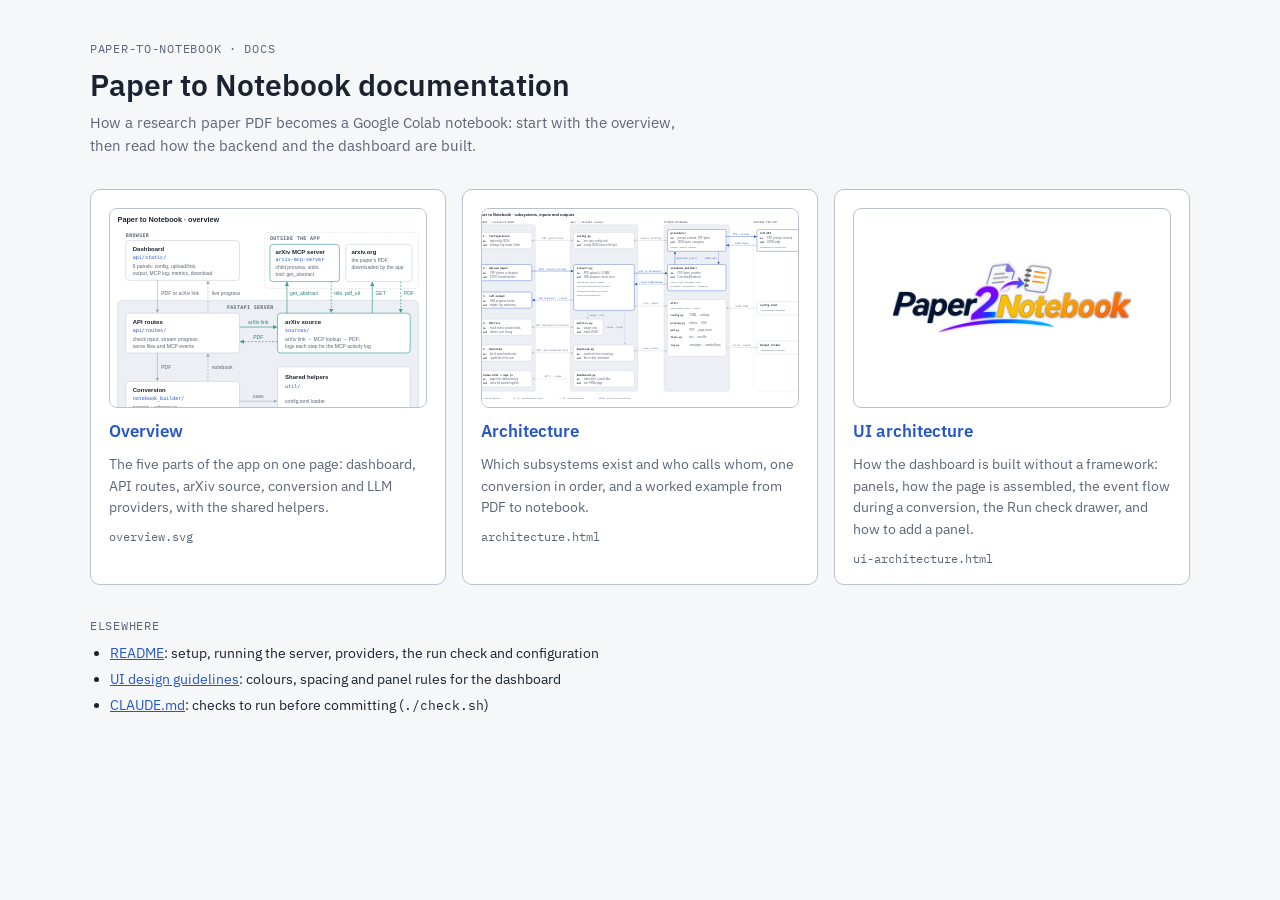
==== docs/index.html @ a499d2b5 "Docs: add docs index and UI architecture page Add live Run check panel showing each cell, error and " ====
<!doctype html>
<html lang="en">
<head>
<meta charset="utf-8">
<meta name="viewport" content="width=device-width, initial-scale=1, viewport-fit=cover">
<title>Paper to Notebook Docs</title>
<link rel="preconnect" href="https://fonts.googleapis.com">
<link rel="stylesheet" href="https://fonts.googleapis.com/css2?family=IBM+Plex+Mono:wght@400;600&family=IBM+Plex+Sans:wght@400;500;600&display=swap">
<style>
  /* Same tokens as architecture.html */
  :root {
    --bg: #f6f7f9; --surface: #ffffff; --fg: #1b2230; --muted: #5c6678;
    --line: #b9c1ce; --zone: #eceff4; --accent: #2456c9; --accent-soft: #dfe7fb;
    --font-sans: "IBM Plex Sans", system-ui, -apple-system, "Segoe UI", sans-serif;
    --font-mono: "IBM Plex Mono", ui-monospace, "SF Mono", Menlo, monospace;
  }
  @media (prefers-color-scheme: dark) {
    :root:not([data-theme="light"]) {
      --bg: #12161d; --surface: #1a2029; --fg: #e3e8f0; --muted: #98a3b5;
      --line: #445064; --zone: #171c24; --accent: #8cafff; --accent-soft: #22324f;
      color-scheme: dark;
    }
  }
  :root[data-theme="dark"] {
    --bg: #12161d; --surface: #1a2029; --fg: #e3e8f0; --muted: #98a3b5;
    --line: #445064; --zone: #171c24; --accent: #8cafff; --accent-soft: #22324f;
    color-scheme: dark;
  }
  body { margin: 0; background: var(--bg); color: var(--fg);
    font-family: var(--font-sans); font-size: 15px; line-height: 1.55; }
  .page { max-width: 1100px; margin: 0 auto; padding-block: 40px 64px;
    padding-left: max(16px, env(safe-area-inset-left, 0px));
    padding-right: max(16px, env(safe-area-inset-right, 0px));
    display: grid; gap: 32px; }
  header { display: grid; gap: 8px; max-width: 68ch; }
  .eyebrow { font-family: var(--font-mono); font-size: 12px; letter-spacing: 0.06em;
    text-transform: uppercase; color: var(--muted); margin: 0; }
  h1 { font-size: 30px; line-height: 1.2; font-weight: 600; margin: 0; }
  h2 { font-size: 17px; font-weight: 600; margin: 0; }
  p { margin: 0; }
  .lede { color: var(--muted); }
  code { font-family: var(--font-mono); font-size: 0.9em; }

  .cards { display: grid; gap: 16px;
    grid-template-columns: repeat(auto-fit, minmax(min(100%, 300px), 1fr)); }
  a.card { display: grid; gap: 10px; align-content: start; padding: 18px;
    background: var(--surface); border: 1px solid var(--line); border-radius: 10px;
    color: var(--fg); text-decoration: none; min-width: 0; }
  a.card:hover, a.card:focus-visible { border-color: var(--accent); }
  a.card:focus-visible { outline: 2px solid var(--accent); outline-offset: 2px; }
  a.card h2 { color: var(--accent); }
  a.card p { color: var(--muted); font-size: 14px; }
  a.card .file { font: 400 12px var(--font-mono); color: var(--muted); }
  .thumb { border: 1px solid var(--line); border-radius: 8px; background: #ffffff;
    aspect-ratio: 16 / 10; overflow: hidden; }
  .thumb img { display: block; box-sizing: border-box; width: 100%; height: 100%; object-fit: cover;
    object-position: top; }
  .more { display: grid; gap: 8px; }
  .more ul { margin: 0; padding-left: 20px; display: grid; gap: 4px; font-size: 14px; }
  .more a { color: var(--accent); }
</style>
</head>
<body>
<div class="page">
  <header>
    <p class="eyebrow">paper-to-notebook · docs</p>
    <h1>Paper to Notebook documentation</h1>
    <p class="lede">How a research paper PDF becomes a Google Colab notebook: start with the overview, then read how the backend and the dashboard are built.</p>
  </header>

  <nav class="cards" aria-label="Documents">
    <a class="card" href="overview.svg">
      <div class="thumb"><img src="overview.svg" alt="" loading="lazy"></div>
      <h2>Overview</h2>
      <p>The five parts of the app on one page: dashboard, API routes, arXiv source, conversion and LLM providers, with the shared helpers.</p>
      <span class="file">overview.svg</span>
    </a>
    <a class="card" href="architecture.html">
      <div class="thumb"><img src="architecture-subsystems.svg" alt="" loading="lazy"></div>
      <h2>Architecture</h2>
      <p>Which subsystems exist and who calls whom, one conversion in order, and a worked example from PDF to notebook.</p>
      <span class="file">architecture.html</span>
    </a>
    <a class="card" href="ui-architecture.html">
      <div class="thumb"><img src="../api/static/logo.png" alt="" loading="lazy" style="object-fit: contain; padding: 16% 12%;"></div>
      <h2>UI architecture</h2>
      <p>How the dashboard is built without a framework: panels, how the page is assembled, the event flow during a conversion, the Run check drawer, and how to add a panel.</p>
      <span class="file">ui-architecture.html</span>
    </a>
  </nav>

  <section class="more">
    <p class="eyebrow">Elsewhere</p>
    <ul>
      <li><a href="../README.md">README</a>: setup, running the server, providers, the run check and configuration</li>
      <li><a href="../.claude/skills/paper-notebook-ui-design/SKILL.md">UI design guidelines</a>: colours, spacing and panel rules for the dashboard</li>
      <li><a href="../CLAUDE.md">CLAUDE.md</a>: checks to run before committing (<code>./check.sh</code>)</li>
    </ul>
  </section>
</div>
</body>
</html>
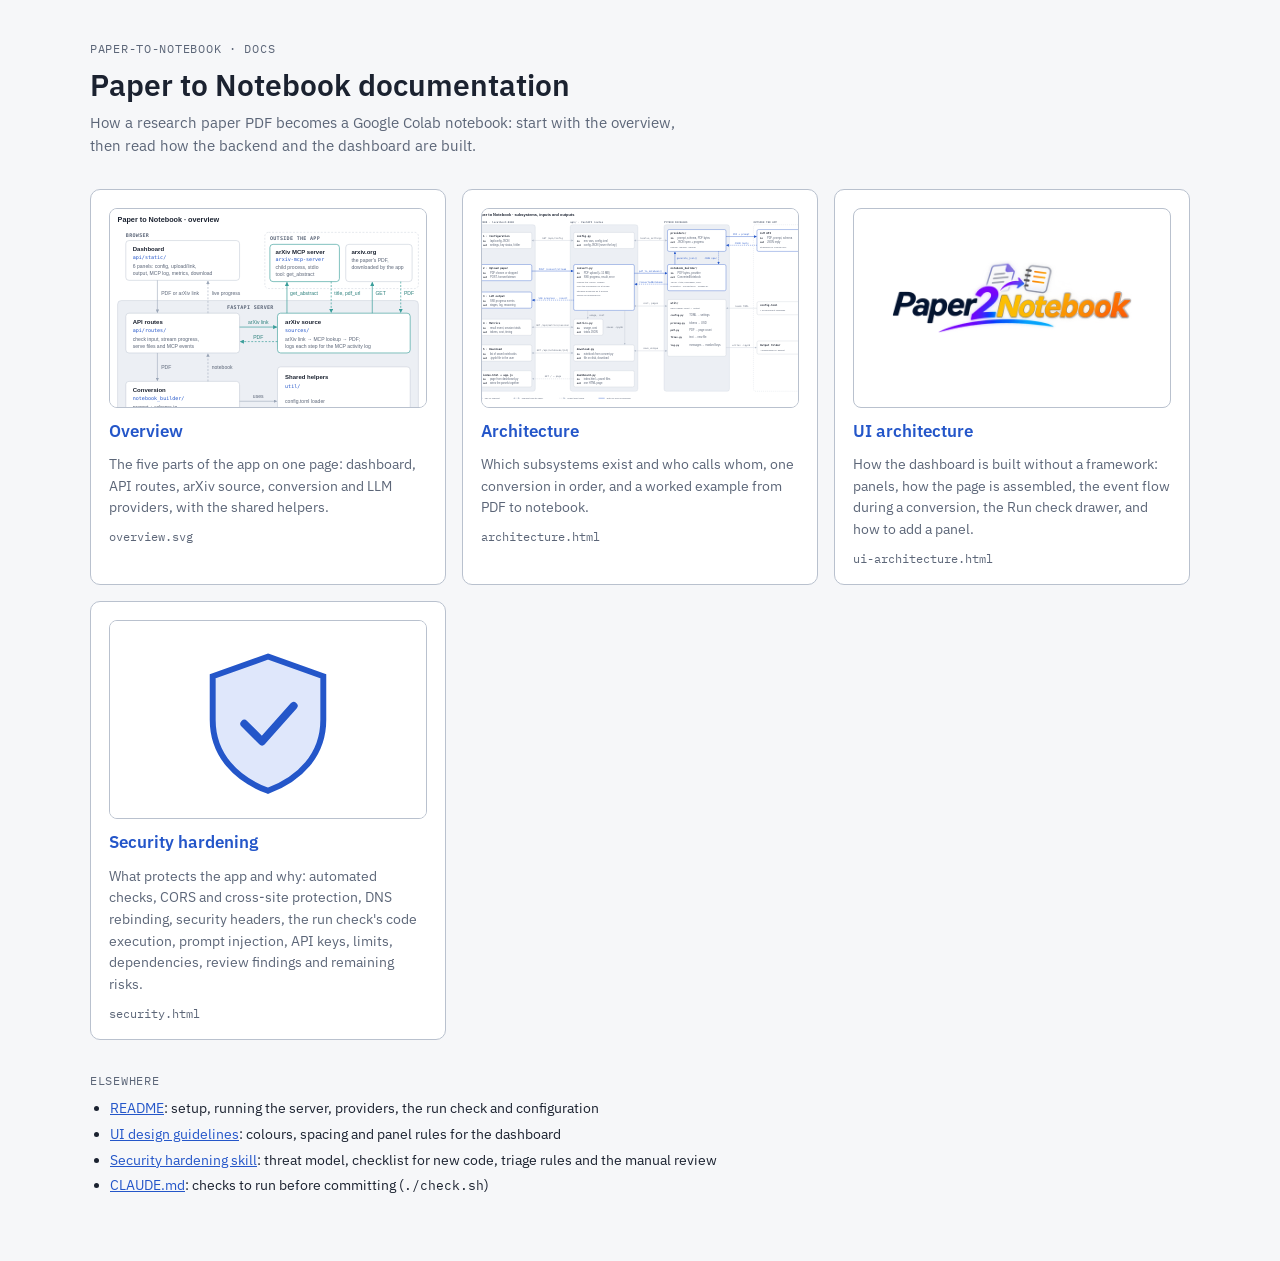
==== commit 96551ecd: "Docs: add security hardening page (CORS, rebinding, headers, run check, prompt injection, findings)" ====
--- a/docs/index.html
+++ b/docs/index.html
@@ -87,6 +87,12 @@
       <p>How the dashboard is built without a framework: panels, how the page is assembled, the event flow during a conversion, the Run check drawer, and how to add a panel.</p>
       <span class="file">ui-architecture.html</span>
     </a>
+    <a class="card" href="security.html">
+      <div class="thumb"><svg viewBox="0 0 160 100" role="img" aria-label="" style="width:100%;height:100%;display:block"><rect width="160" height="100" fill="#ffffff"/><path d="M80 18 L108 28 V50 C108 68 96 80 80 86 C64 80 52 68 52 50 V28 Z" fill="#dfe7fb" stroke="#2456c9" stroke-width="3"/><path d="M68 52 L77 61 L93 43" fill="none" stroke="#2456c9" stroke-width="4" stroke-linecap="round" stroke-linejoin="round"/></svg></div>
+      <h2>Security hardening</h2>
+      <p>What protects the app and why: automated checks, CORS and cross-site protection, DNS rebinding, security headers, the run check's code execution, prompt injection, API keys, limits, dependencies, review findings and remaining risks.</p>
+      <span class="file">security.html</span>
+    </a>
   </nav>
 
   <section class="more">
@@ -94,6 +100,7 @@
     <ul>
       <li><a href="../README.md">README</a>: setup, running the server, providers, the run check and configuration</li>
       <li><a href="../.claude/skills/paper-notebook-ui-design/SKILL.md">UI design guidelines</a>: colours, spacing and panel rules for the dashboard</li>
+      <li><a href="../.claude/skills/security-hardening/SKILL.md">Security hardening skill</a>: threat model, checklist for new code, triage rules and the manual review</li>
       <li><a href="../CLAUDE.md">CLAUDE.md</a>: checks to run before committing (<code>./check.sh</code>)</li>
     </ul>
   </section>
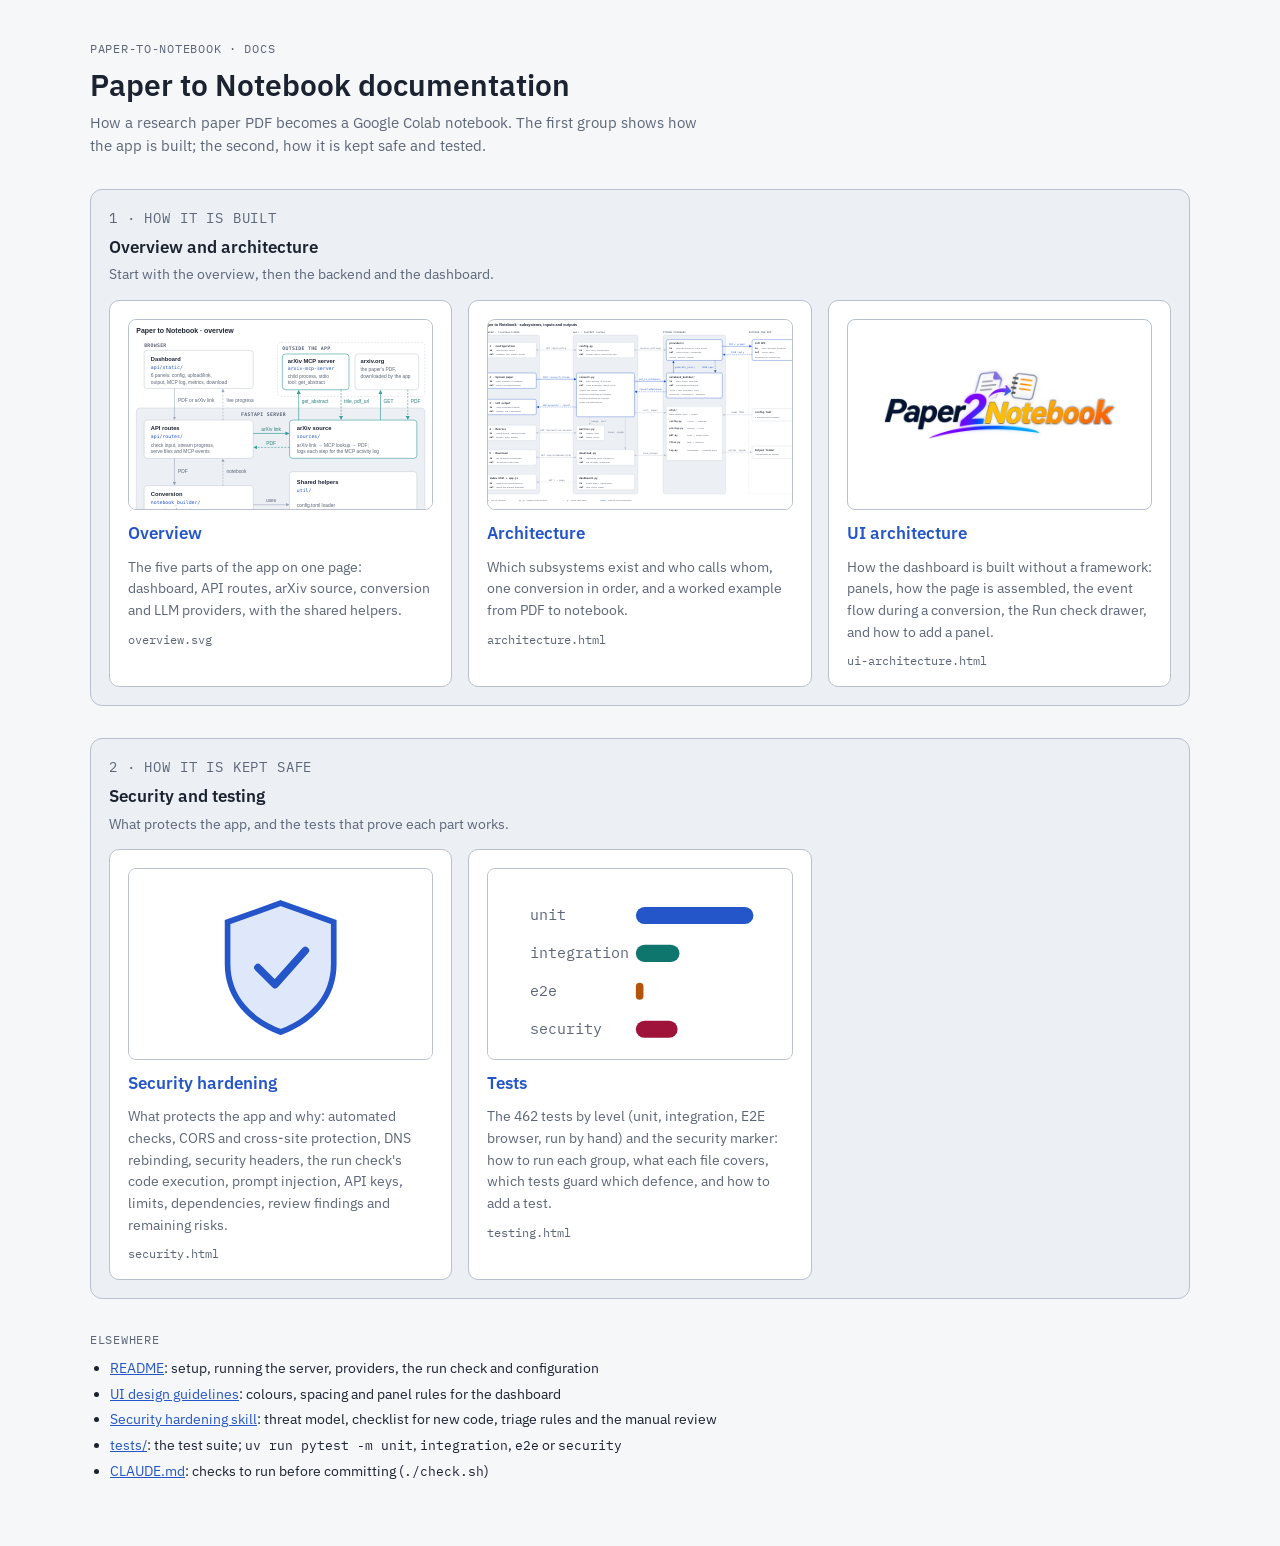
==== commit 2bc254c7: "Tests: type markers, manual E2E browser tests, check.sh summary, testing docs Test markers - Every t" ====
--- a/docs/index.html
+++ b/docs/index.html
@@ -41,8 +41,12 @@
   .lede { color: var(--muted); }
   code { font-family: var(--font-mono); font-size: 0.9em; }
 
+  .group { display: grid; gap: 14px; padding: 18px; border-radius: 12px;
+    background: var(--zone); border: 1px solid var(--line); min-width: 0; }
+  .group-head { display: grid; gap: 4px; max-width: 72ch; }
+  .group-head p { color: var(--muted); font-size: 14px; }
   .cards { display: grid; gap: 16px;
-    grid-template-columns: repeat(auto-fit, minmax(min(100%, 300px), 1fr)); }
+    grid-template-columns: repeat(auto-fill, minmax(min(100%, 280px), 1fr)); }
   a.card { display: grid; gap: 10px; align-content: start; padding: 18px;
     background: var(--surface); border: 1px solid var(--line); border-radius: 10px;
     color: var(--fg); text-decoration: none; min-width: 0; }
@@ -65,10 +69,16 @@
   <header>
     <p class="eyebrow">paper-to-notebook · docs</p>
     <h1>Paper to Notebook documentation</h1>
-    <p class="lede">How a research paper PDF becomes a Google Colab notebook: start with the overview, then read how the backend and the dashboard are built.</p>
+    <p class="lede">How a research paper PDF becomes a Google Colab notebook. The first group shows how the app is built; the second, how it is kept safe and tested.</p>
   </header>
 
-  <nav class="cards" aria-label="Documents">
+  <section class="group" aria-labelledby="g-build">
+    <div class="group-head">
+      <p class="eyebrow">1 · How it is built</p>
+      <h2 id="g-build">Overview and architecture</h2>
+      <p>Start with the overview, then the backend and the dashboard.</p>
+    </div>
+    <nav class="cards" aria-label="Architecture documents">
     <a class="card" href="overview.svg">
       <div class="thumb"><img src="overview.svg" alt="" loading="lazy"></div>
       <h2>Overview</h2>
@@ -87,13 +97,30 @@
       <p>How the dashboard is built without a framework: panels, how the page is assembled, the event flow during a conversion, the Run check drawer, and how to add a panel.</p>
       <span class="file">ui-architecture.html</span>
     </a>
+    </nav>
+  </section>
+
+  <section class="group" aria-labelledby="g-safe">
+    <div class="group-head">
+      <p class="eyebrow">2 · How it is kept safe</p>
+      <h2 id="g-safe">Security and testing</h2>
+      <p>What protects the app, and the tests that prove each part works.</p>
+    </div>
+    <nav class="cards" aria-label="Security and testing documents">
     <a class="card" href="security.html">
       <div class="thumb"><svg viewBox="0 0 160 100" role="img" aria-label="" style="width:100%;height:100%;display:block"><rect width="160" height="100" fill="#ffffff"/><path d="M80 18 L108 28 V50 C108 68 96 80 80 86 C64 80 52 68 52 50 V28 Z" fill="#dfe7fb" stroke="#2456c9" stroke-width="3"/><path d="M68 52 L77 61 L93 43" fill="none" stroke="#2456c9" stroke-width="4" stroke-linecap="round" stroke-linejoin="round"/></svg></div>
       <h2>Security hardening</h2>
       <p>What protects the app and why: automated checks, CORS and cross-site protection, DNS rebinding, security headers, the run check's code execution, prompt injection, API keys, limits, dependencies, review findings and remaining risks.</p>
       <span class="file">security.html</span>
     </a>
-  </nav>
+    <a class="card" href="testing.html">
+      <div class="thumb"><svg viewBox="0 0 160 100" role="img" aria-label="" style="width:100%;height:100%;display:block"><rect width="160" height="100" fill="#ffffff"/><g font-family="IBM Plex Mono, monospace" font-size="8" fill="#5c6678"><text x="22" y="27">unit</text><text x="22" y="47">integration</text><text x="22" y="67">e2e</text><text x="22" y="87">security</text></g><rect x="78" y="20" width="62" height="9" rx="4.5" fill="#2456c9"/><rect x="78" y="40" width="23" height="9" rx="4.5" fill="#0f766e"/><rect x="78" y="60" width="4" height="9" rx="2" fill="#b45309"/><rect x="78" y="80" width="22" height="9" rx="4.5" fill="#9f1239"/></svg></div>
+      <h2>Tests</h2>
+      <p>The 462 tests by level (unit, integration, E2E browser, run by hand) and the security marker: how to run each group, what each file covers, which tests guard which defence, and how to add a test.</p>
+      <span class="file">testing.html</span>
+    </a>
+    </nav>
+  </section>
 
   <section class="more">
     <p class="eyebrow">Elsewhere</p>
@@ -101,6 +128,7 @@
       <li><a href="../README.md">README</a>: setup, running the server, providers, the run check and configuration</li>
       <li><a href="../.claude/skills/paper-notebook-ui-design/SKILL.md">UI design guidelines</a>: colours, spacing and panel rules for the dashboard</li>
       <li><a href="../.claude/skills/security-hardening/SKILL.md">Security hardening skill</a>: threat model, checklist for new code, triage rules and the manual review</li>
+      <li><a href="../tests/">tests/</a>: the test suite; <code>uv run pytest -m unit</code>, <code>integration</code>, <code>e2e</code> or <code>security</code></li>
       <li><a href="../CLAUDE.md">CLAUDE.md</a>: checks to run before committing (<code>./check.sh</code>)</li>
     </ul>
   </section>
